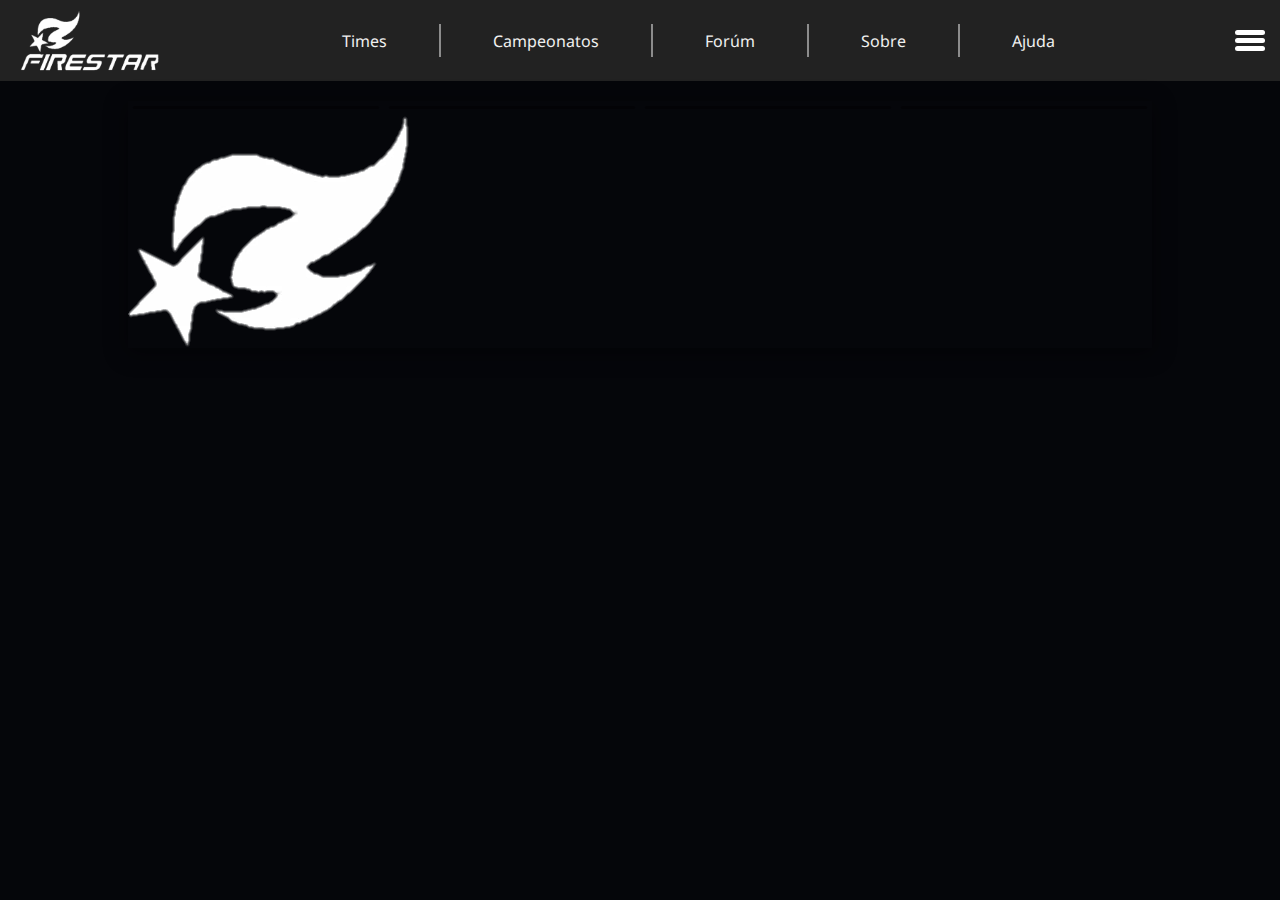
==== index.html @ 0d5f57aa "Correção de erro do slide" ====
<!DOCTYPE html>
<html lang="pt-br">
<head>
    <meta charset="UTF-8">
    <meta http-equiv="X-UA-Compatible" content="IE=edge">
    <meta name="viewport" content="width=device-width, initial-scale=1.0">
    <link rel="shortcut icon" href="img/estrela.ico" type="image/x-icon">
    <link rel="stylesheet" href="./style.css">
    <title>FireStar</title>
</head>
<header>
    <div class="hotbar">
        <img src="img/FireStar.png" class="hotbar-logo" alt="logo">
            <nav>
                <ul id="menu">
                    <a href="">Times</a>
                    <span></span>
                    <a href="">Campeonatos</a>
                    <span></span>
                    <a href="">Forúm</a>
                    <span></span>
                    <a href="">Sobre</a>
                    <span></span>
                    <a href="">Ajuda</a>
                </ul>
            </nav>
        <input type="checkbox" id="checkbox-menu">
        <label for="checkbox-menu">
            <span></span>
            <span></span>
            <span></span>
        </label>
       
    </div>
</header>
<body>
    <div data-slide="slide" class="slide">
        <div class="slide-items">
            <img src="img/Estrela.png" alt="Img 1">
            <img src="img/FireStar.png" alt="Img 2">
            <img src="" alt="Img 3">
            <img src="" alt="Img 4">
        </div>
        <nav class="slide-nav">
            <div class="slide-thumb"></div>
            <button class="slide-prev">Anterior</button>
            <button class="slide-next">Próximo</button>
        </nav>
    </div>
    <script src="./slide-home.js"></script>
</body>
</html>
---- style.css ----
@import url('https://fonts.googleapis.com/css2?family=Noto+Sans:wght@400;700&display=swap');

body {
    margin: 0;
    font-family: 'Noto Sans', sans-serif;
    background: rgb(5, 6, 10);
}

* {
    box-sizing: border-box;
}

/*========== Header ==========*/

.hotbar{
    height: 9vh;
    width: 100vw;
    background: rgb(34, 34, 34);
    display: flex;
    padding: 15px;
    align-items: center;
    justify-content: space-between;
    box-sizing: border-box;
}

#menu > span {
    height: 33px;
    width: 2px;
    background: #d3d3d3;
    opacity: 60%;
}

#menu{
    display: flex;
    padding: 0px;
    list-style: none;
    gap: 2rem;
    align-items: center;
    justify-content: center;
    
}

a {
    color: rgb(240, 240, 239);
    text-decoration: none;
    padding: 20px;
    box-sizing: border-box;
    
}

.hotbar-logo{
    height: 8vh;
    display: flex;
    
}

#checkbox-menu{
    position: absolute;
    opacity: 0;
    
}

label{
    cursor: pointer;
    position: relative;
    display: block;
    height: 22px;
    width: 30px;
}

label span{
    position: absolute;
    display: block;
    height: 5px;
    width: 100%;
    border-radius: 30px;
    background: #ffffff;
    transition: 0.25s ease-in-out;
    
}

label span:nth-child(1){
    top: 0;
}

label span:nth-child(2){
    top: 8px;
}

label span:nth-child(3){
    top: 16px;
}

#checkbox-menu:checked + label span:nth-child(1){
    transform: rotate(-45deg);
    top: 8px;
}

#checkbox-menu:checked + label span:nth-child(2){
    opacity: 0;
}

#checkbox-menu:checked + label span:nth-child(3){
    transform: rotate(45deg);
    top: 8px;
}

/*================= Body ===================*/

/* - Parte do slide*/

.slide{
    max-width: 80vw;
    margin: 20px auto;
    display: grid;
    box-shadow: 0 4px 20px 2px rgba(0, 0, 0, 0.4);
}

.slide-items{
    position: relative;
    grid-area: 1/1;
    border-radius: 5px;
    overflow: hidden;
}

.slide-items img {
    max-width: 100%;
    display: block;
}

.slide-nav{
    grid-area: 1/1;
    z-index: 1;
    display: grid;
    grid-template-columns: 1fr 1fr;
    grid-template-rows: auto 1fr;
}

.slide-nav button {
    -webkit-appearance: none;
    -webkit-tap-highlight-color: rgba(0, 0, 0, 0);
    opacity: 0;
}

.slide-items > * {
    position: absolute;
    top: 0px;
    opacity: 0;
    pointer-events: none;
  }
  
  .slide-items > .active {
    position: relative;
    opacity: 1;
    pointer-events: initial;
  }
  
  .slide-thumb {
    display: flex;
    grid-column: 1 / 3;
  }
  
  .slide-thumb > span {
    flex: 1;
    display: block;
    height: 3px;
    background: rgba(0, 0, 0, 0.4);
    margin: 5px;
    border-radius: 3px;
    overflow: hidden;
  }
  
  .slide-thumb > span.active::after {
    content: '';
    display: block;
    height: inherit;
    background: rgba(255, 255, 255, 0.9);
    border-radius: 3px;
    transform: translateX(-100%);
    animation: thumb 5s forwards linear;
  }
  
  @keyframes thumb {
    to {
      transform: initial;
    }
  }
/* - Parte do slide*/
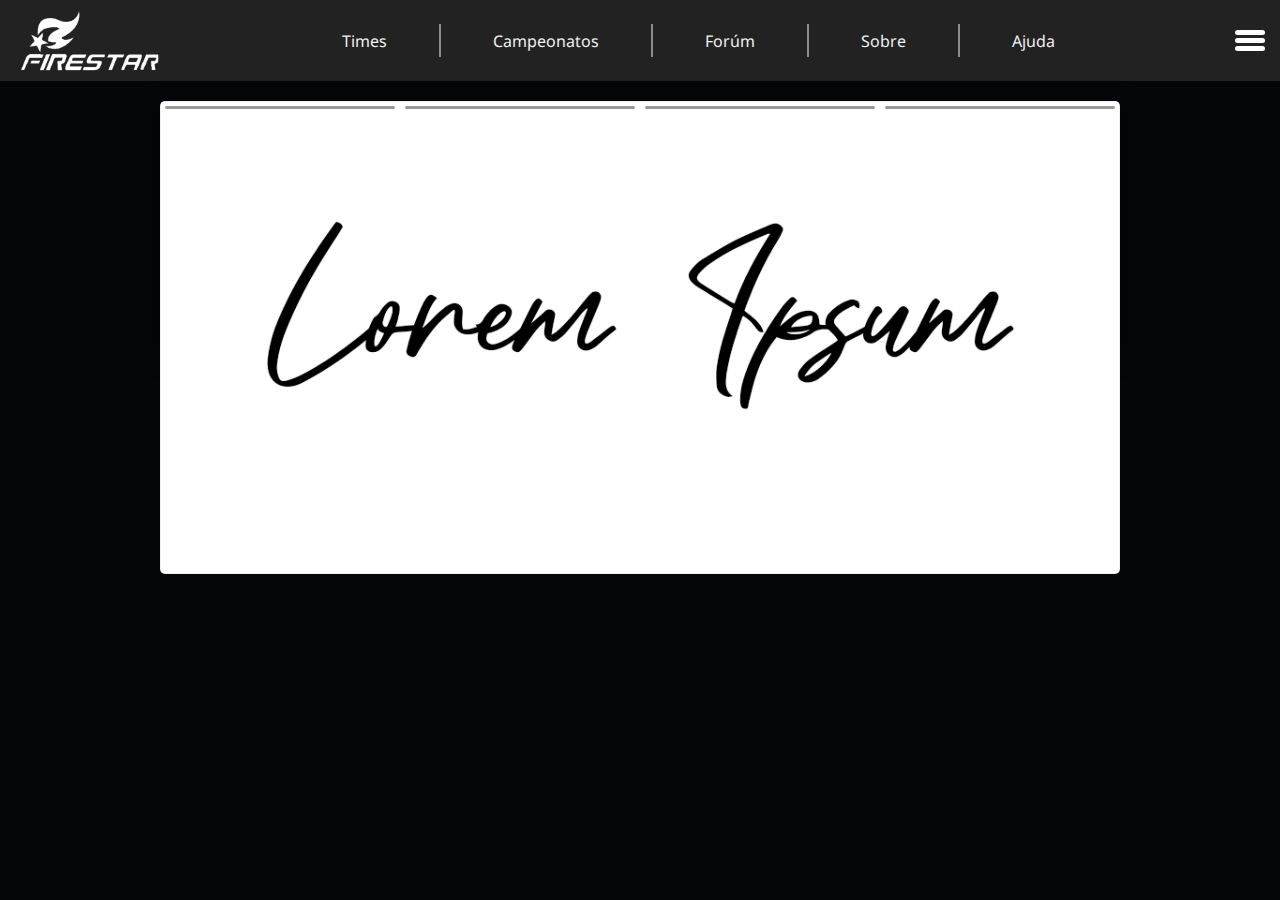
==== commit 24d23b00: "Teste de slide com imagens" ====
--- a/index.html
+++ b/index.html
@@ -36,10 +36,10 @@
 <body>
     <div data-slide="slide" class="slide">
         <div class="slide-items">
-            <img src="img/Estrela.png" alt="Img 1">
-            <img src="img/FireStar.png" alt="Img 2">
-            <img src="" alt="Img 3">
-            <img src="" alt="Img 4">
+            <img src="img/Propaganda-1.png" alt="Img 1">
+            <img src="img/Propaganda-2.png" alt="Img 2">
+            <img src="img/Propaganda-3.png" alt="Img 3">
+            <img src="img/Propaganda-4.png" alt="Img 4">
         </div>
         <nav class="slide-nav">
             <div class="slide-thumb"></div>
--- a/style.css
+++ b/style.css
@@ -1,13 +1,13 @@
 @import url('https://fonts.googleapis.com/css2?family=Noto+Sans:wght@400;700&display=swap');
+
+* {
+    box-sizing: border-box;
+}
 
 body {
     margin: 0;
     font-family: 'Noto Sans', sans-serif;
     background: rgb(5, 6, 10);
-}
-
-* {
-    box-sizing: border-box;
 }
 
 /*========== Header ==========*/
@@ -110,7 +110,8 @@
 /* - Parte do slide*/
 
 .slide{
-    max-width: 80vw;
+    max-width: 75vw;
+    max-height: 250px;
     margin: 20px auto;
     display: grid;
     box-shadow: 0 4px 20px 2px rgba(0, 0, 0, 0.4);
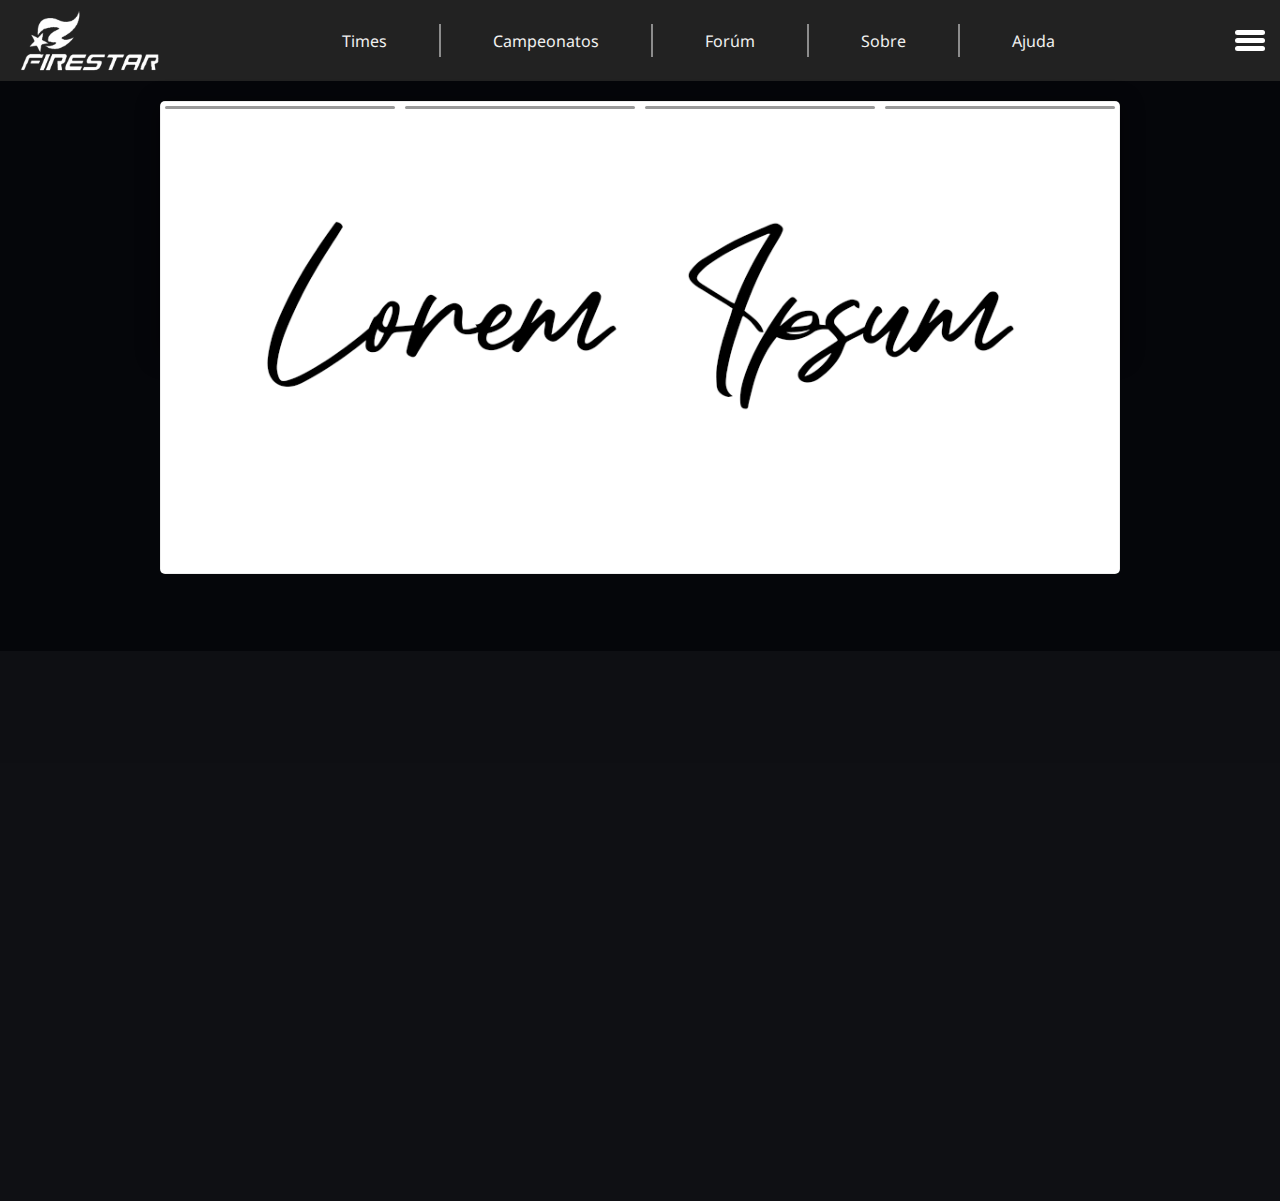
==== commit 7aab0aa8: "widget discord" ====
--- a/index.html
+++ b/index.html
@@ -15,7 +15,7 @@
                 <ul id="menu">
                     <a href="">Times</a>
                     <span></span>
-                    <a href="">Campeonatos</a>
+                    <a href="./campeonatos.html">Campeonatos</a>
                     <span></span>
                     <a href="">Forúm</a>
                     <span></span>
@@ -48,5 +48,11 @@
         </nav>
     </div>
     <script src="./slide-home.js"></script>
+    
+    <div class="discord-widget">
+        <iframe src="https://discord.com/widget?id=723509305143459880&theme=dark" width="350" height="500" allowtransparency="true" frameborder="0" sandbox="allow-popups allow-popups-to-escape-sandbox allow-same-origin allow-scripts"></iframe>
+    </div>
 </body>
+    
+
 </html>--- a/style.css
+++ b/style.css
@@ -75,7 +75,7 @@
     width: 100%;
     border-radius: 30px;
     background: #ffffff;
-    transition: 0.25s ease-in-out;
+    transition: 0.30s ease-in-out;
     
 }
 
@@ -115,6 +115,7 @@
     margin: 20px auto;
     display: grid;
     box-shadow: 0 4px 20px 2px rgba(0, 0, 0, 0.4);
+    margin-bottom: 300px;
 }
 
 .slide-items{
@@ -178,7 +179,7 @@
     background: rgba(255, 255, 255, 0.9);
     border-radius: 3px;
     transform: translateX(-100%);
-    animation: thumb 5s forwards linear;
+    animation: thumb 10s forwards linear;
   }
   
   @keyframes thumb {
@@ -186,4 +187,13 @@
       transform: initial;
     }
   }
-/* - Parte do slide*/+/* - Parte do slide*/
+
+.discord-widget{
+    background-color: rgba(255, 255, 255, 0.041);
+    width: 100%;
+    height: 550px;
+    display: flex;
+    align-items: center;
+    
+}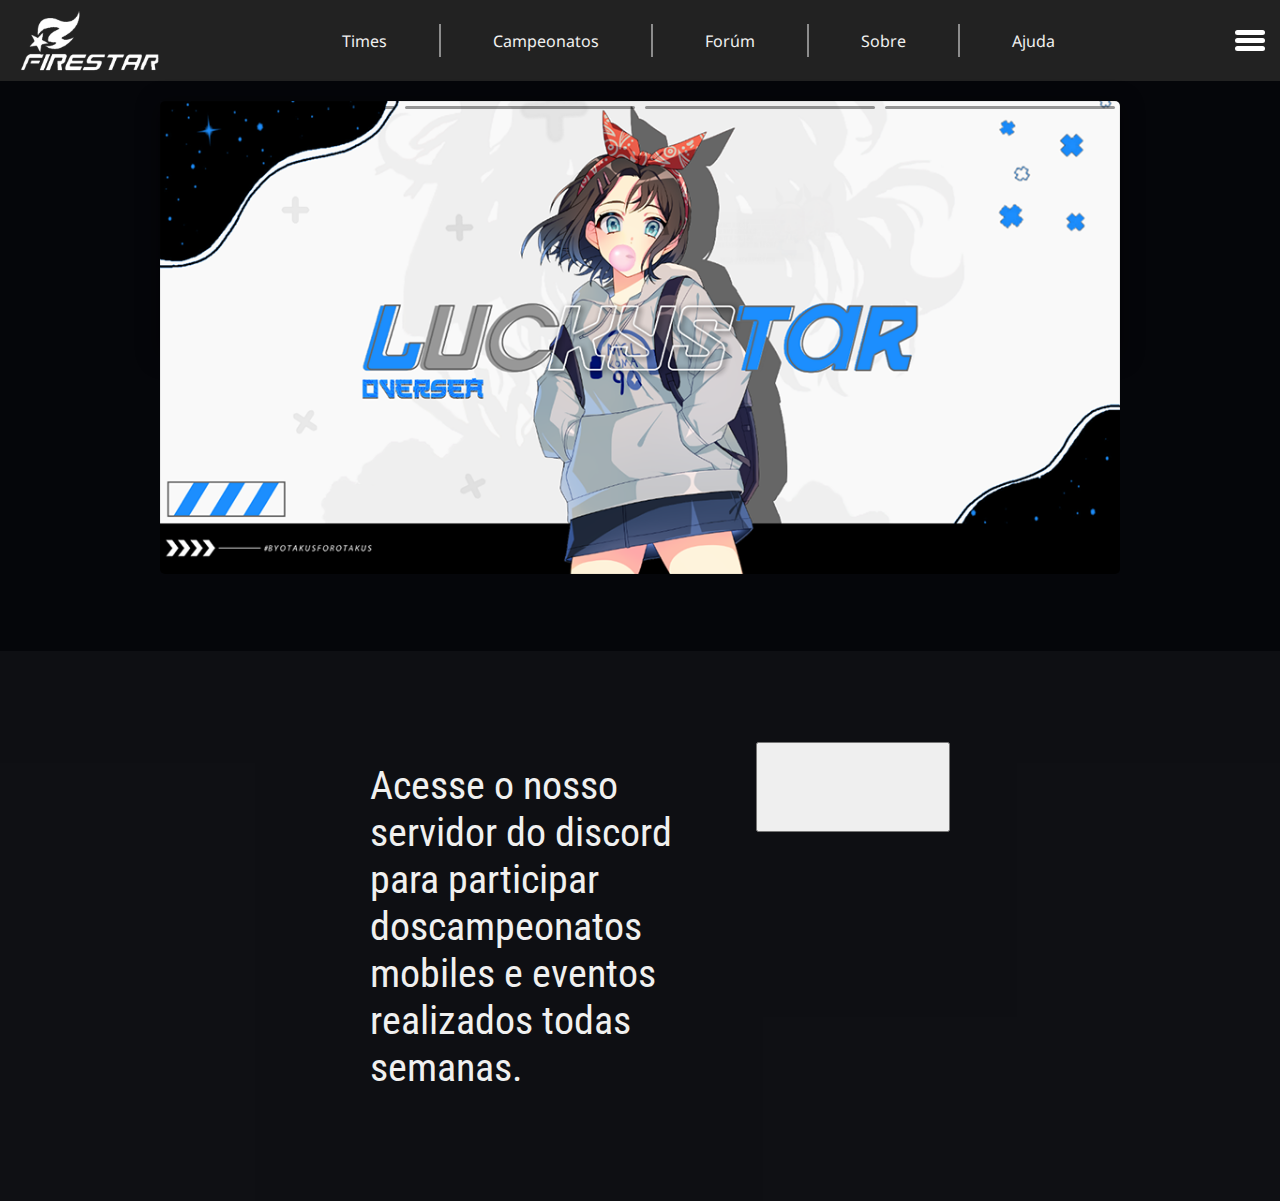
==== commit 68aa6495: "Parte discord" ====
--- a/index.html
+++ b/index.html
@@ -51,6 +51,10 @@
     
     <div class="discord-widget">
         <iframe src="https://discord.com/widget?id=723509305143459880&theme=dark" width="350" height="500" allowtransparency="true" frameborder="0" sandbox="allow-popups allow-popups-to-escape-sandbox allow-same-origin allow-scripts"></iframe>
+        <div class="descrição-discord">
+            <a>Acesse o nosso servidor do discord para participar doscampeonatos mobiles e eventos realizados todas semanas.</a>
+            <button class="discord-button"></button>
+        </div>
     </div>
 </body>
     
--- a/style.css
+++ b/style.css
@@ -1,4 +1,5 @@
 @import url('https://fonts.googleapis.com/css2?family=Noto+Sans:wght@400;700&display=swap');
+@import url('https://fonts.googleapis.com/css2?family=Roboto+Condensed&display=swap');
 
 * {
     box-sizing: border-box;
@@ -196,4 +197,17 @@
     display: flex;
     align-items: center;
     
+}
+
+.descrição-discord{
+    font-size: 30pt;
+    font-family: 'Roboto Condensed', sans-serif;
+    display: flex;
+    width: 600px;
+    height: auto;
+}
+
+.discord-button{
+    width: 70vw;
+    height: 10vh;
 }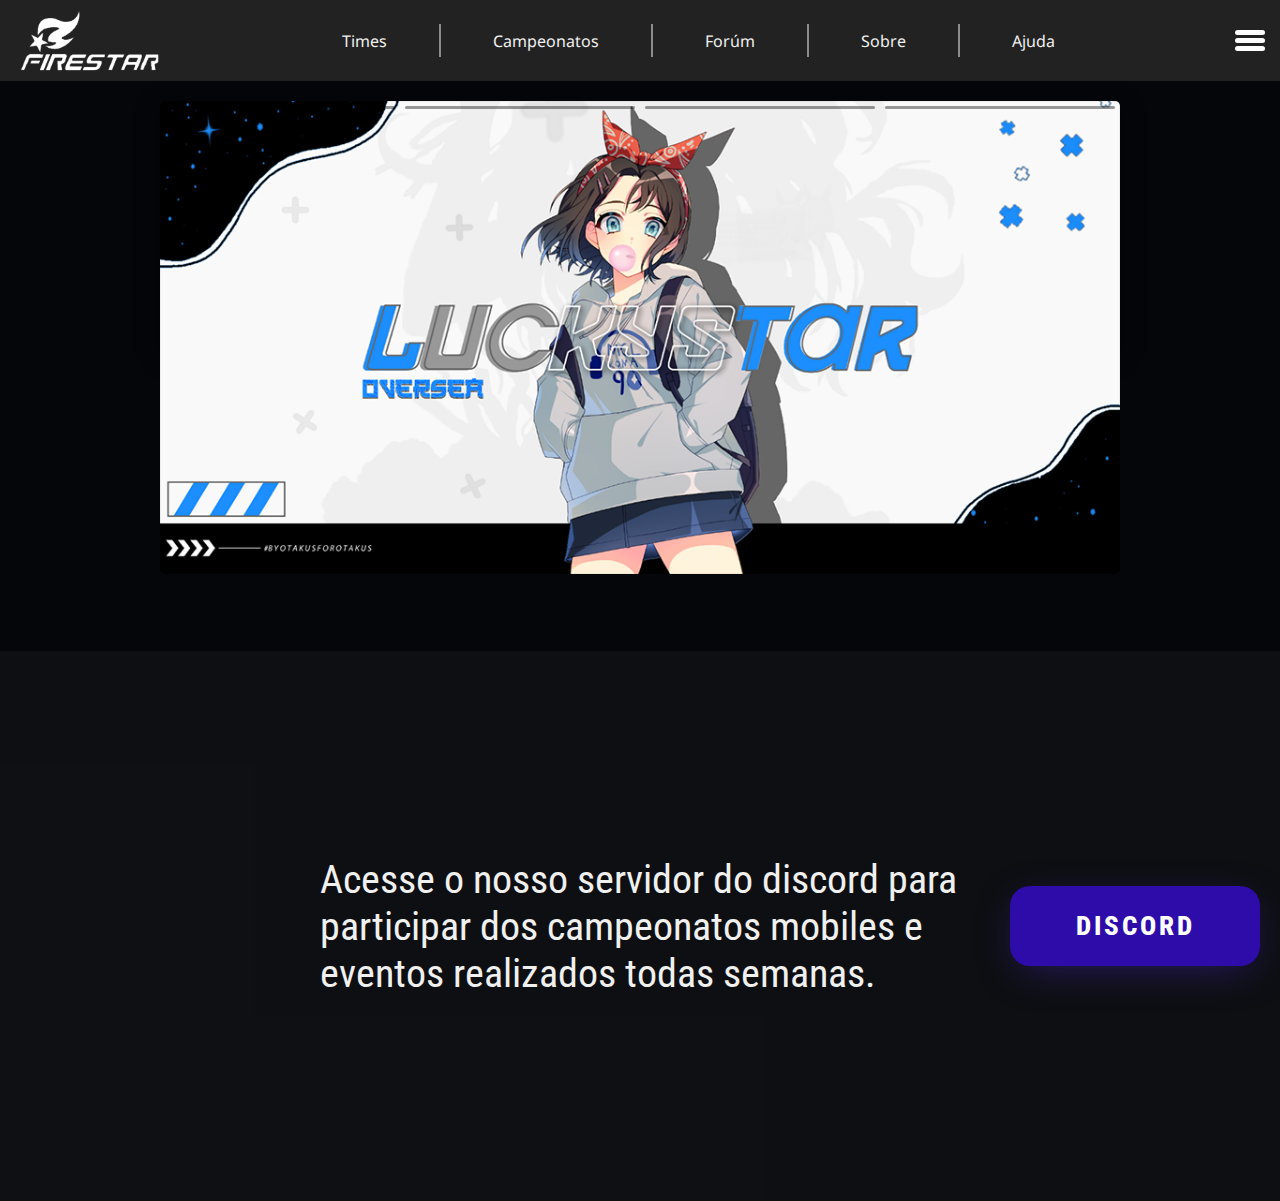
==== commit 1f4df4e3: "Implementação do link discord" ====
--- a/index.html
+++ b/index.html
@@ -52,8 +52,8 @@
     <div class="discord-widget">
         <iframe src="https://discord.com/widget?id=723509305143459880&theme=dark" width="350" height="500" allowtransparency="true" frameborder="0" sandbox="allow-popups allow-popups-to-escape-sandbox allow-same-origin allow-scripts"></iframe>
         <div class="descrição-discord">
-            <a>Acesse o nosso servidor do discord para participar doscampeonatos mobiles e eventos realizados todas semanas.</a>
-            <button class="discord-button"></button>
+            <a>Acesse o nosso servidor do discord para participar dos campeonatos mobiles e eventos realizados todas semanas.</a>
+            <a href="https://discord.gg/863h6T8"><button class="discord-button">Discord</button></a>
         </div>
     </div>
 </body>
--- a/style.css
+++ b/style.css
@@ -203,11 +203,25 @@
     font-size: 30pt;
     font-family: 'Roboto Condensed', sans-serif;
     display: flex;
-    width: 600px;
+    width: 100%px;
     height: auto;
+    justify-content: flex-end;
+    align-items: center;
 }
 
 .discord-button{
-    width: 70vw;
-    height: 10vh;
+    width: 250px;
+    height: 80px;
+    border: none;
+    border-radius: 20px;
+    outline: none;
+    font-family: 'Roboto Condensed', sans-serif;
+    font-size: 20pt;
+    text-transform: uppercase;
+    font-weight: 800;
+    letter-spacing: 3px;
+    color: #ffffff;
+    background: #2e0caa;
+    cursor: pointer;
+    box-shadow: 0px 10px 40px -12px #4526b893;
 }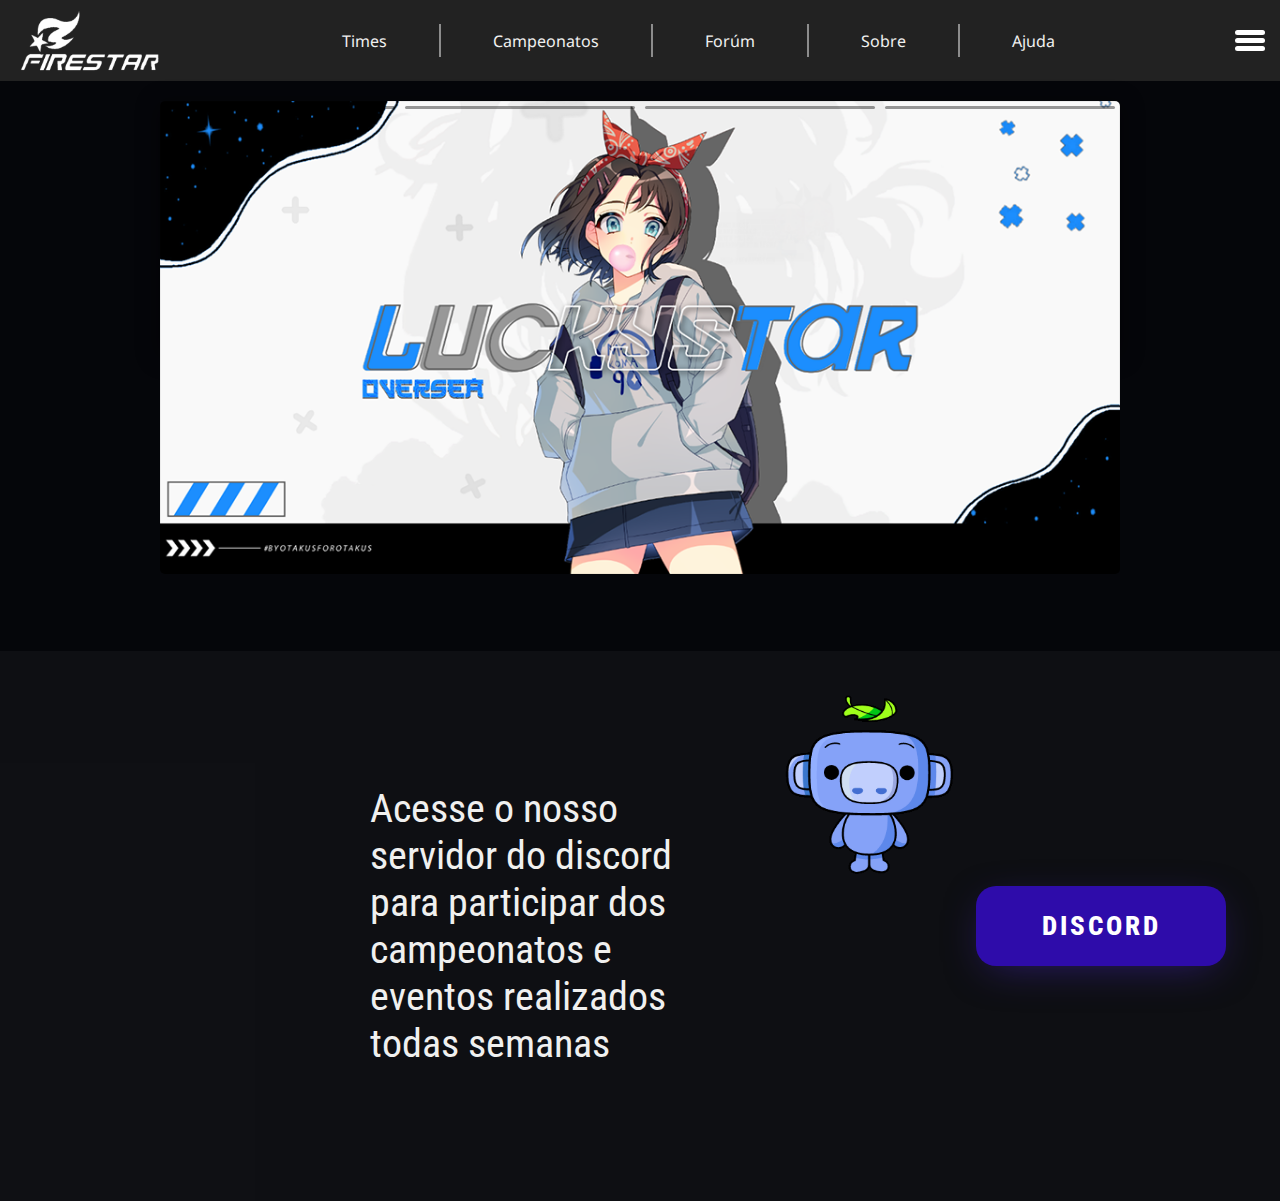
==== commit d7c1eccf: "Wumpus :smile:" ====
--- a/index.html
+++ b/index.html
@@ -48,11 +48,13 @@
         </nav>
     </div>
     <script src="./slide-home.js"></script>
-    
-    <div class="discord-widget">
-        <iframe src="https://discord.com/widget?id=723509305143459880&theme=dark" width="350" height="500" allowtransparency="true" frameborder="0" sandbox="allow-popups allow-popups-to-escape-sandbox allow-same-origin allow-scripts"></iframe>
+    <div class="part-discord">
+        <div class="discord-widget">
+            <iframe src="https://discord.com/widget?id=723509305143459880&theme=dark" width="350" height="500" allowtransparency="true" frameborder="0" sandbox="allow-popups allow-popups-to-escape-sandbox allow-same-origin allow-scripts"></iframe>
+        </div>
         <div class="descrição-discord">
-            <a>Acesse o nosso servidor do discord para participar dos campeonatos mobiles e eventos realizados todas semanas.</a>
+            <a>Acesse o nosso servidor do discord para participar dos campeonatos e eventos realizados todas semanas</a>
+            <img src="./img/wumpus-discord.gif" alt="wumpus-discord">
             <a href="https://discord.gg/863h6T8"><button class="discord-button">Discord</button></a>
         </div>
     </div>
--- a/style.css
+++ b/style.css
@@ -189,13 +189,18 @@
     }
   }
 /* - Parte do slide*/
-
-.discord-widget{
+.part-discord{
     background-color: rgba(255, 255, 255, 0.041);
     width: 100%;
     height: 550px;
     display: flex;
-    align-items: center;
+    justify-items: flex-end;
+}
+
+.discord-widget{
+    display: flex;
+    align-items: center;
+    justify-self: flex-start;
     
 }
 
@@ -203,10 +208,20 @@
     font-size: 30pt;
     font-family: 'Roboto Condensed', sans-serif;
     display: flex;
-    width: 100%px;
+    width: 70%;
     height: auto;
+    justify-items: flex-end;
+    align-items: center;
+}
+
+.descrição-discord > img{
+    width: 200px;
+    height: auto;
+    display: flex;
+    flex-direction: column;
+    box-sizing: border-box;
+    align-self: flex-start;
     justify-content: flex-end;
-    align-items: center;
 }
 
 .discord-button{
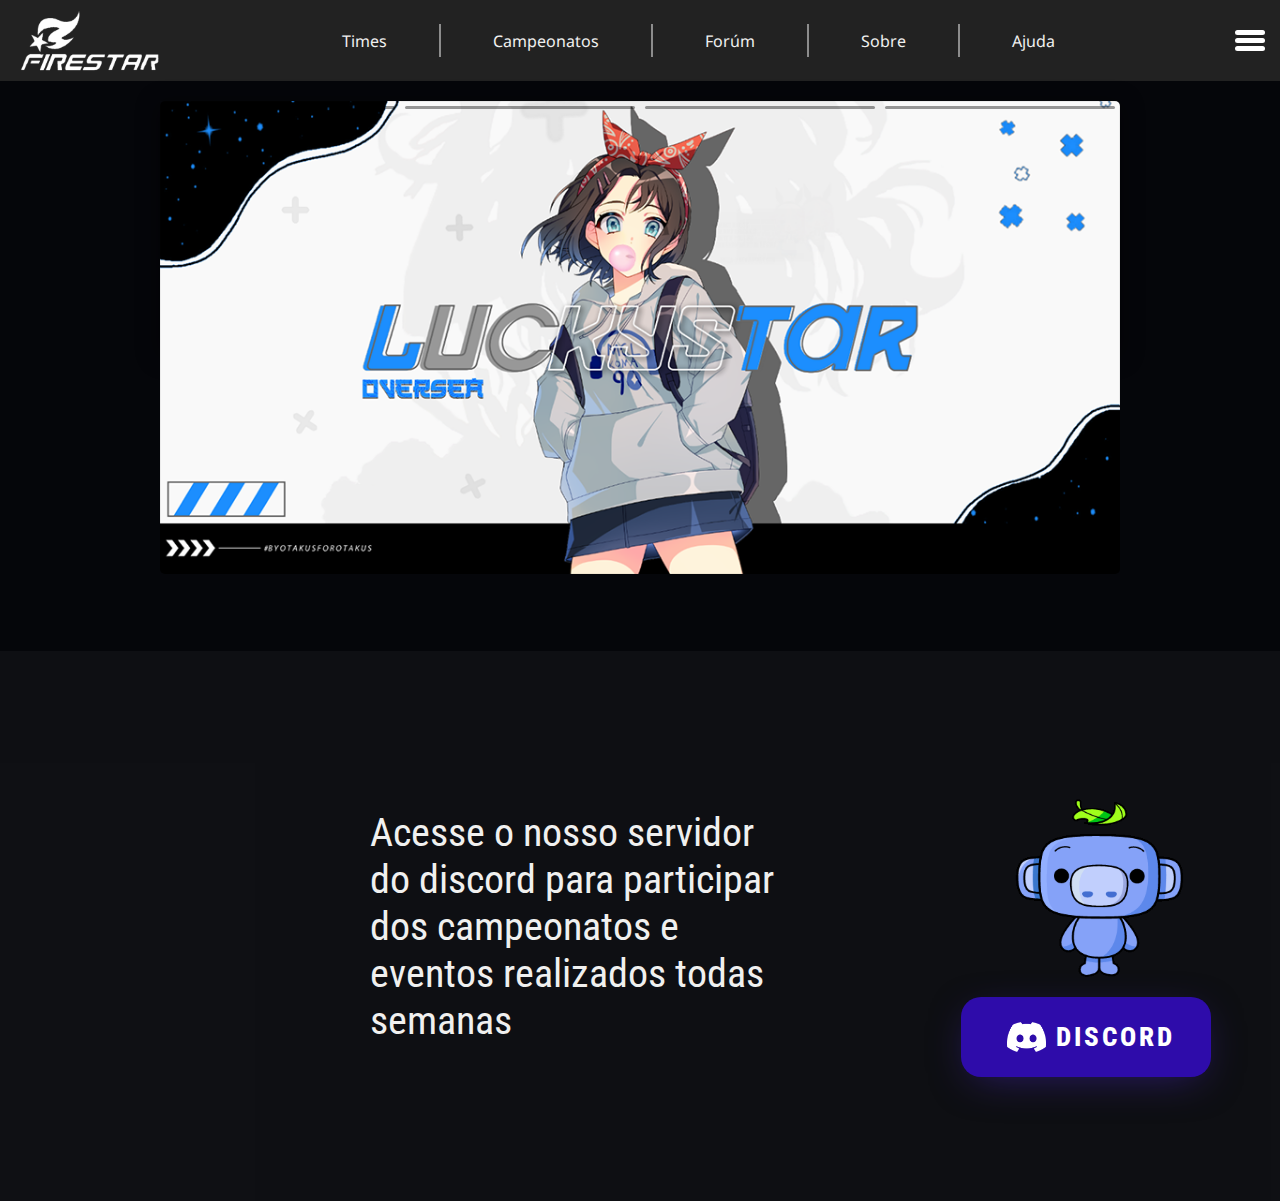
==== commit 86251984: "Atualização na area do discord junto com adição de imagem no buttom com link para o server do discor" ====
--- a/index.html
+++ b/index.html
@@ -51,11 +51,13 @@
     <div class="part-discord">
         <div class="discord-widget">
             <iframe src="https://discord.com/widget?id=723509305143459880&theme=dark" width="350" height="500" allowtransparency="true" frameborder="0" sandbox="allow-popups allow-popups-to-escape-sandbox allow-same-origin allow-scripts"></iframe>
+            <a>Acesse o nosso servidor do discord para participar dos campeonatos e eventos realizados todas semanas</a>
         </div>
         <div class="descrição-discord">
-            <a>Acesse o nosso servidor do discord para participar dos campeonatos e eventos realizados todas semanas</a>
+            
             <img src="./img/wumpus-discord.gif" alt="wumpus-discord">
-            <a href="https://discord.gg/863h6T8"><button class="discord-button">Discord</button></a>
+            <a href="https://discord.gg/863h6T8"><button class="discord-button"><img src="./img/discord-black-seeklogo.com-2.png" alt="discord-logo">Discord</button></a>
+            
         </div>
     </div>
 </body>
--- a/style.css
+++ b/style.css
@@ -204,14 +204,19 @@
     
 }
 
-.descrição-discord{
+.discord-widget > a{
+    width: 50%;
     font-size: 30pt;
     font-family: 'Roboto Condensed', sans-serif;
+}
+
+.descrição-discord{
     display: flex;
     width: 70%;
     height: auto;
-    justify-items: flex-end;
-    align-items: center;
+    justify-content: center;
+    align-items: center;
+    flex-direction: column;
 }
 
 .descrição-discord > img{
@@ -220,8 +225,6 @@
     display: flex;
     flex-direction: column;
     box-sizing: border-box;
-    align-self: flex-start;
-    justify-content: flex-end;
 }
 
 .discord-button{
@@ -239,4 +242,13 @@
     background: #2e0caa;
     cursor: pointer;
     box-shadow: 0px 10px 40px -12px #4526b893;
+    display: flex;
+    align-items: center;
+    justify-content: center;
+}
+
+.discord-button > img{
+    width: auto;
+    height: 30px;
+    margin: 10px;
 }